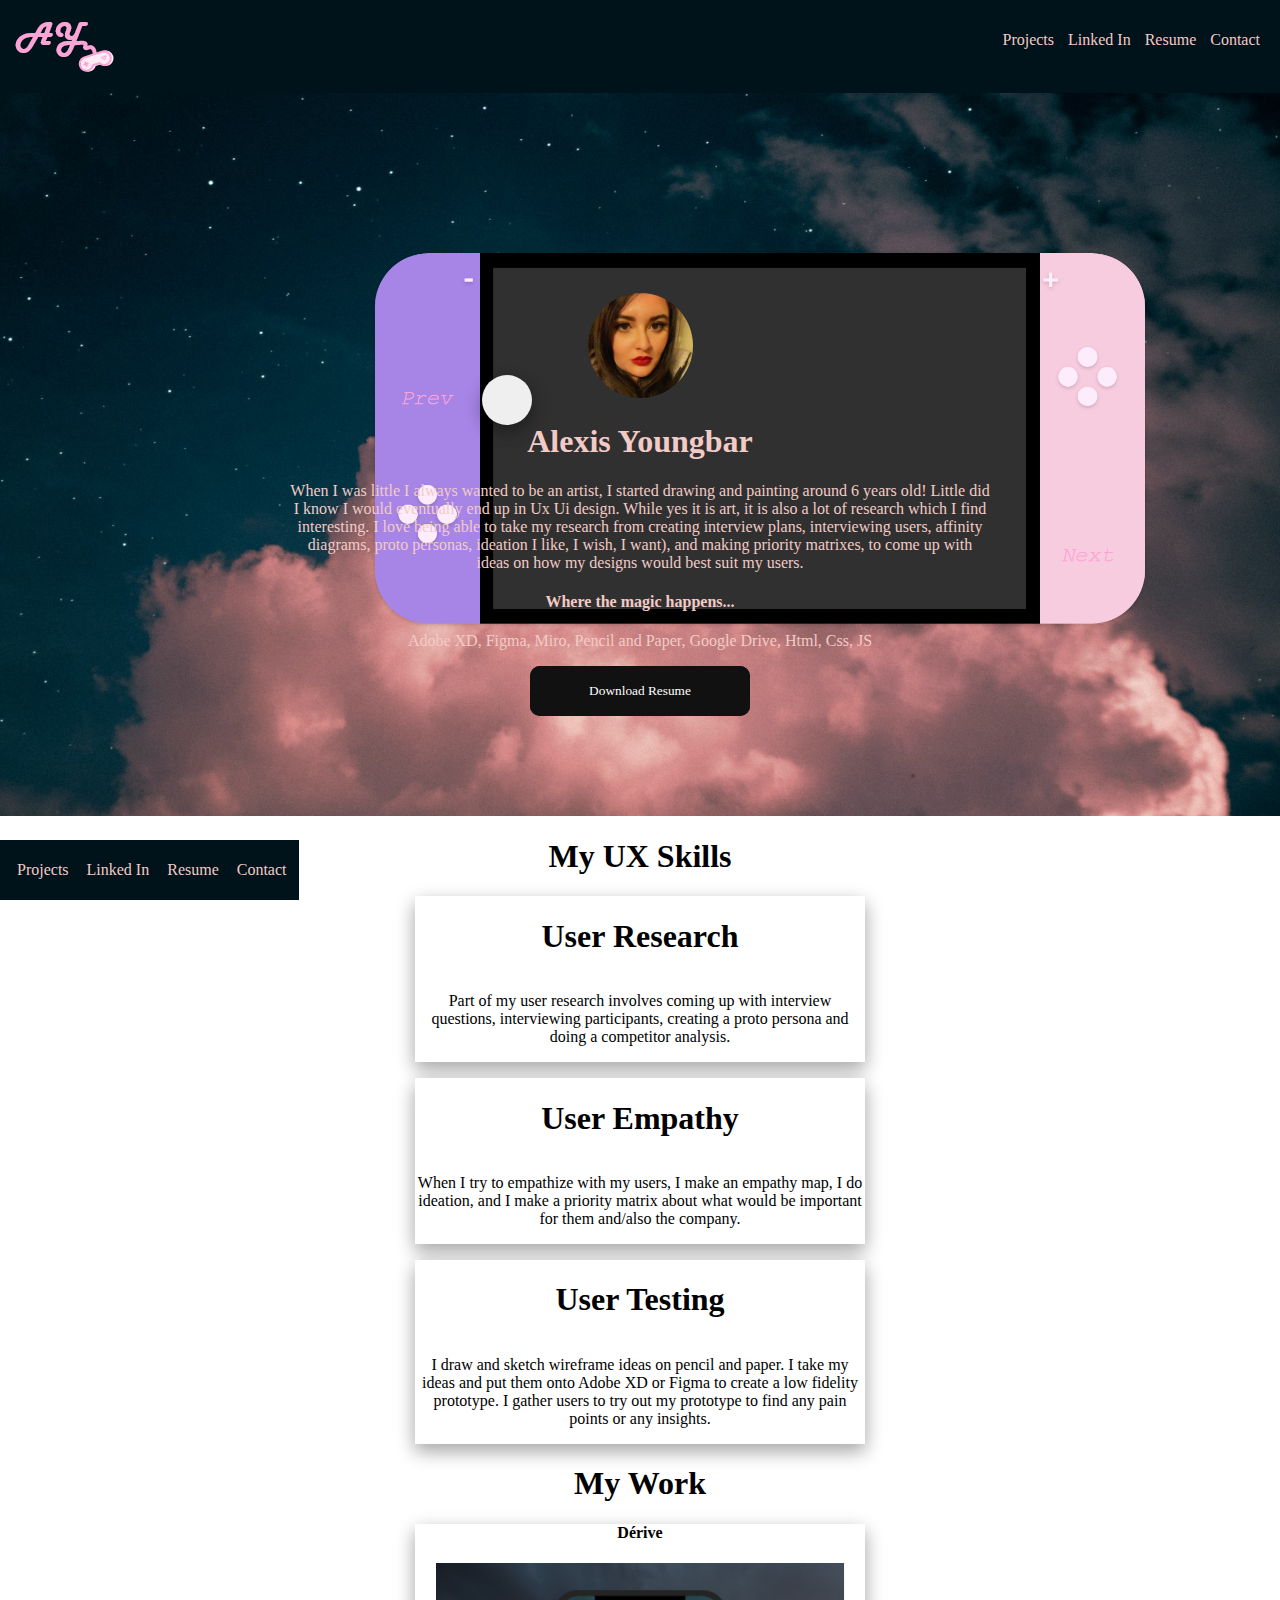
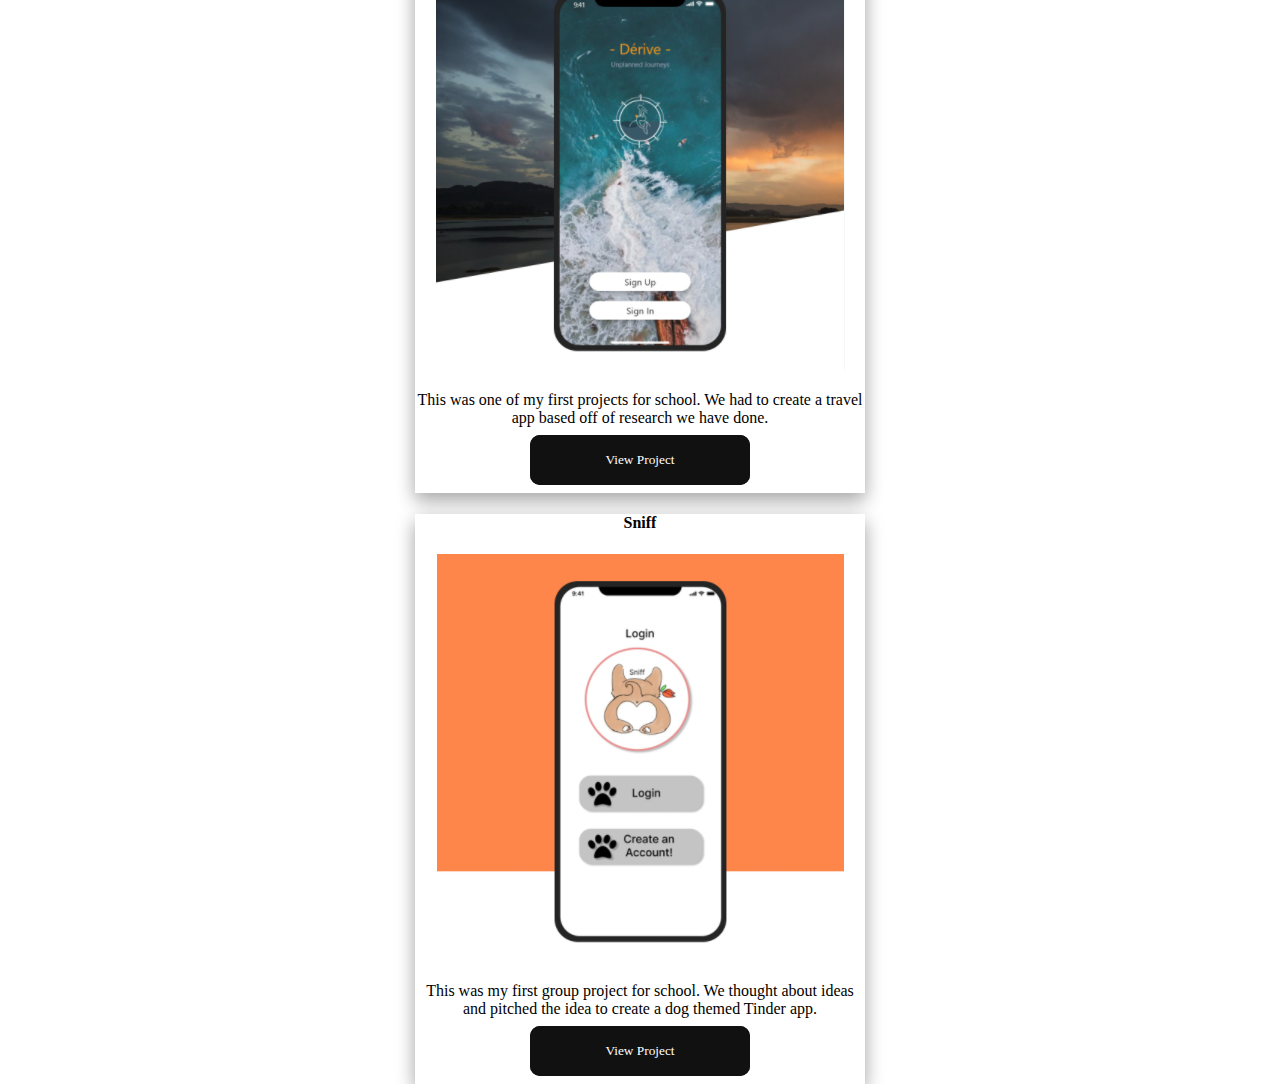
==== index.html @ 6d26613b "html, css" ====
<!DOCTYPE html>
<html>
  <script src="index.js"></script>
  <head>
    <title>Homework 17 Solved</title>
    <link href="css/style.css" type="text/css" rel="stylesheet">
  </head>
  <body>
    <header>
      <img src="images/logoalexis.png">
      <ul>
        <li>Projects</li>
        <li>Linked In</li>
        <li>Resume</li>
        <li>Contact</li>
      </ul>
    </header>
    <section class="heroImg" src="images/pinkclouds.jpg">
      <div class="content">
        <img class="Alexis" src="images/Image_1.png">
        <h1>Alexis Youngbar</h1>
        <p>When I was little I always wanted to be an artist, I started 
          drawing and painting around 6 years old! Little did I know I 
          would eventually end up in Ux Ui design. While yes it is art, 
          it is also a lot of research which I find interesting. I love 
          being able to take my research from creating interview plans, 
          interviewing users, affinity diagrams, proto personas, ideation 
          I like, I wish, I want), and making priority matrixes, to come 
          up with ideas on how my designs would best suit my users. 
          </p>
          <h4>Where the magic happens...</h4>
          <p>Adobe XD, Figma, Miro, Pencil and Paper, Google Drive, Html, Css, JS</p>
        <button class="resume_button">Download Resume</button>
      </div>
      <div style="position:absolute;left:240px; top: 250px;"> <img class="switch" src="images/switch.png"></div>
      <button style="position:absolute;left:482px; top: 375px;" class="prev"></button>
      <button style="position:absolute;left:1402px; top: 600px;" class="next"></button>
    </section>
    <footer>
      <ul>
        <li>Projects</li>
        <li>Linked In</li>
        <li>Resume</li>
        <li>Contact</li>
      </ul>
    </footer>

     <!--  My UX Skills section coded using CSS flex -->
<section class="flexcontainer">
  <h1>My UX Skills</h1>
    <div class="flexcontainer1">
  <h1 class=>User Research</h1>
  <p class=>Part of my user research involves coming up with interview questions, interviewing participants, 
    creating a proto persona and doing a competitor analysis. </p>
  </div>
  </div>
  <div class="flexcontainer1">
    <h1>User Empathy</h1>
    <p>When I try to empathize with my users, I make an empathy map, I do ideation, and I make a priority 
      matrix about what would be important for them and/also the company.
    </p>
  </div>
  <div class="flexcontainer1">
    <h1>User Testing</h1>
    <p>I draw and sketch wireframe ideas on pencil and paper. I take my ideas and put them 
      onto Adobe XD or Figma to create a low fidelity prototype. I gather users to try out my prototype 
      to find any pain points or any insights.
    </p>
  </div>
  </section>
<section class="workgrid">
  <h1>My Work</h1>
  <div class="workgridproject">
    <h4>Dérive</h4>
    <img src="images/derive1.png" class="picture">
    <p>This was one of my first projects for school. We had to create a travel app based off of research we have done.</p>
    <button class="projectbutton"> View Project</button>
  </div>
  <div class="workgridproject">
    <h4>Sniff</h4>
    <img src="images/sniff1.png" class="picture">
    <p>This was my first group project for school. We thought about ideas and pitched the idea to create a dog themed Tinder app.
    </p>
    <button class="projectbutton"> View Project</button>
  </div>

</section>



  </body>
</html>
---- css/style.css ----
body {
  margin: 0;
}
header {
  background-color: #00121A;
  padding: 15px;
}
header ul {
  float: right;
  color: white;
}
header li {
  display: inline-block;
  padding: 0px 5px;
  color: #F2CBC6;
  font-family: century gothic;
  cursor: pointer;
  
}
header p {
  display: inline-block;
}
.heroImg {
  padding: 100px 15px;
  background-image: url(../images/stars.jpg);
  background-size: cover;
  background-attachment: fixed;
  background-position: center;
  background-repeat: no-repeat;
 
  
}

.content {
  max-width: 700px;
  padding: 50px;
  text-align: center;
  z-index: 1000;
  position: relative;
  top: 50px;
  color: #F2CBC6;
  font-family: 'Century Gothic';
  margin-left: auto;  
  margin-right: auto;
  
}




footer {
  background-color: #00121A;
  padding: 5px;
  position:fixed;
  bottom:0px;
  
}
footer ul {
  list-style: none;
  padding-left: 5px;
  
}
footer li {
  display: inline-block;
  padding: 0px 7px;
  color:#F2CBC6;
  font-family: century gothic;
  cursor: pointer;
  
  
}
/*nintendo switch*/

.switch{
  display: block;
  margin-left: auto;
  margin-right: auto;
  width: 75%;
  z-index: -100;

}
/*picture of self*/
.Alexis {
  border-radius: 100%;
}

/*switch buttons*/
.prev {
  height: 50px;
  width: 50px;
  border-radius: 50%;
  color: #FCECFC;
  border: none;
  cursor: pointer;
  box-shadow: 0 8px 16px 0 rgba(0,0,0,0.2), 0 6px 20px 0 rgba(0,0,0,0.19);
}
.prev:hover {background-color:#FCECFC}

.prev:active {
  background-color: #FCECFC;
  box-shadow: 0 8px 16px 0 rgba(0,0,0,0.2), 0 6px 20px 0 rgba(0,0,0,0.19);
  transform: translateY(4px);
}

.next {
  height: 50px;
  width: 50px;
  border-radius: 50%;
  color: #FCECFC;
  border: none;
  cursor: pointer;
  box-shadow: 0 8px 16px 0 rgba(0,0,0,0.2), 0 6px 20px 0 rgba(0,0,0,0.19);
}
.next:hover {background-color:#FCECFC}

.next:active {
  background-color: #FCECFC;
  box-shadow: 0 8px 16px 0 rgba(0,0,0,0.2), 0 6px 20px 0 rgba(0,0,0,0.19);
  transform: translateY(4px);
}




/*rainbow button*/

.resume_button {
  width: 220px;
  height: 50px;
  border: none;
  outline: none;
  color: #fff;
  background: #111;
  cursor: pointer;
  position: relative;
  z-index: 0;
  border-radius: 10px;
  font-family:"century gothic";
}

.resume_button:before {
  content: '';
  background: linear-gradient(45deg, #ff0000, #ff7300, #fffb00, #48ff00, #00ffd5, #002bff, #7a00ff, #ff00c8, #ff0000);
  position: absolute;
  top: -2px;
  left:-2px;
  background-size: 400%;
  z-index: -1;
  filter: blur(5px);
  width: calc(100% + 4px);
  height: calc(100% + 4px);
  animation: glowing 20s linear infinite;
  opacity: 0;
  transition: opacity .3s ease-in-out;
  border-radius: 10px;
}

.resume_button:active {
  color: #000
}

.resume_button:active:after {
  background: whitesmoke;
}

.resume_button:hover:before {
  opacity: 1;
}

.resume_button:after {
  z-index: -1;
  content: '';
  position: absolute;
  width: 100%;
  height: 100%;
  background: #111;
  left: 0;
  top: 0;
  border-radius: 10px;
}

@keyframes glowing {
  0% { background-position: 0 0; }
  50% { background-position: 400% 0; }
  100% { background-position: 0 0; }
}
/* end of rainbow download resume button*/

/*flexbox section*/

.flexcontainer {
text-align: center;
font-family: century gothic;
}
.flexcontainer1 {
  display: flex;
  flex-direction: column;
  text-align: center;
  width: 90%;
  max-width: 450px;
  margin: 1em auto;
  background-color: white;
  box-shadow: 0 8px 16px 0 rgba(0,0,0,0.2), 0 6px 20px 0 rgba(0,0,0,0.19);
  font-family: century gothic;
}

.workgrid {
text-align: center;
font-family: century gothic;
}

.workgridproject {
  display: row;
  grid-gap: 10px;
  max-width: 450px;
  background-color: white;
  box-shadow: 0 8px 16px 0 rgba(0,0,0,0.2), 0 6px 20px 0 rgba(0,0,0,0.19);
  margin-left: auto;  
  margin-right: auto;  
  font-family: century gothic;
}

.picture {
  margin-left: auto;  
  margin-right: auto;  
}

/*view my project button*/

.projectbutton {
    width: 220px;
    height: 50px;
    border: none;
    outline: none;
    color: #fff;
    background: #111;
    cursor: pointer;
    position: relative;
    z-index: 0;
    border-radius: 10px;
    font-family:"century gothic";
    margin-left: auto;  
    margin-right: auto; 
    bottom:8px;
   
  }
  
  .projectbutton:before {
    content: '';
    background: linear-gradient(45deg, #ff0000, #ff7300, #fffb00, #48ff00, #00ffd5, #002bff, #7a00ff, #ff00c8, #ff0000);
    position: absolute;
    top: -2px;
    left:-2px;
    background-size: 400%;
    z-index: -1;
    filter: blur(5px);
    width: calc(100% + 4px);
    height: calc(100% + 4px);
    animation: glowing 20s linear infinite;
    opacity: 0;
    transition: opacity .3s ease-in-out;
    border-radius: 10px;
  }
  
  .projectbutton:active {
    color: #000
  }
  
  .projectbutton:active:after {
    background: whitesmoke;
  }
  
  .projectbutton:hover:before {
    opacity: 1;
  }
  
  .projectbutton:after {
    z-index: -1;
    content: '';
    position: absolute;
    width: 100%;
    height: 100%;
    background: #111;
    left: 0;
    top: 0;
    border-radius: 10px;
  }
  
  @keyframes glowing {
    0% { background-position: 0 0; }
    50% { background-position: 400% 0; }
    100% { background-position: 0 0; }
}

/*responsive resize*/
@media only screen and (max-width: 600px) 
  and (min-device-width: 320px) 
  and (max-device-width: 480px)
  and (-webkit-min-device-pixel-ratio: 2)
  and (orientation: landscape) {
}
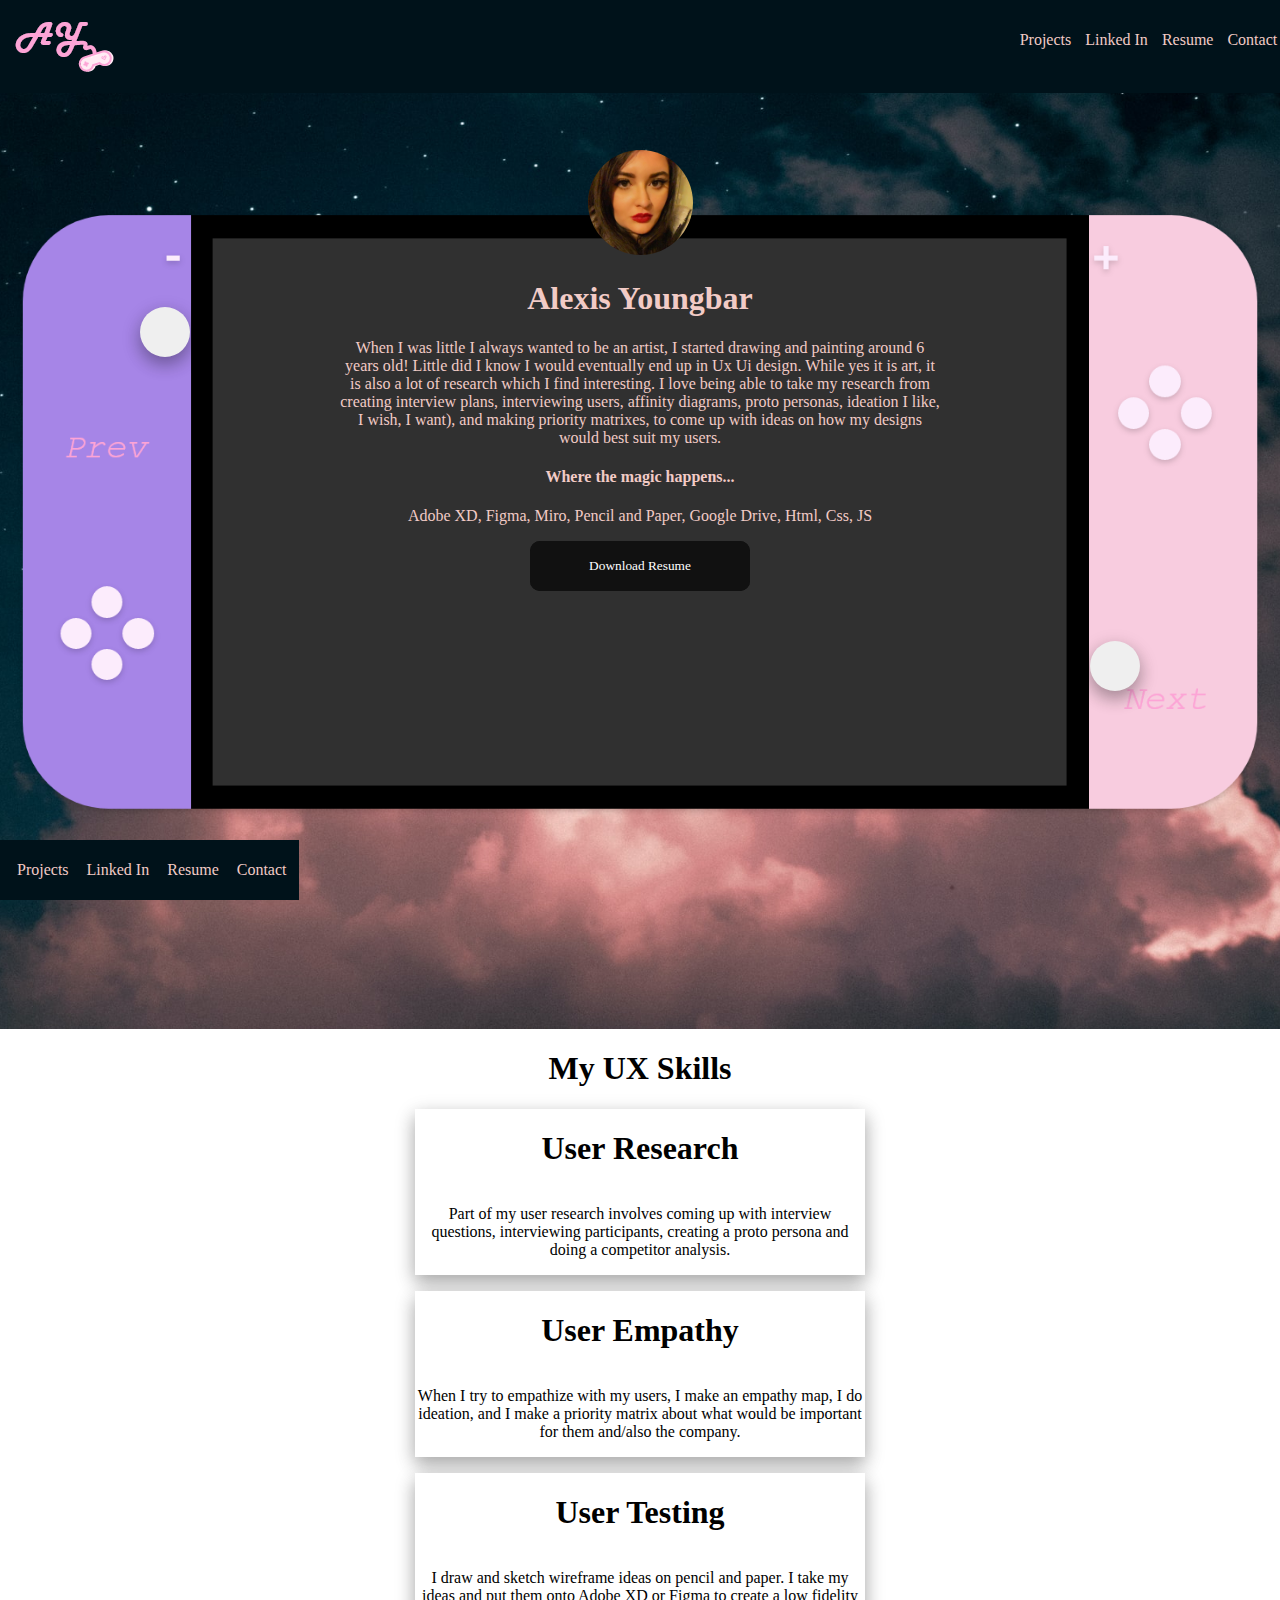
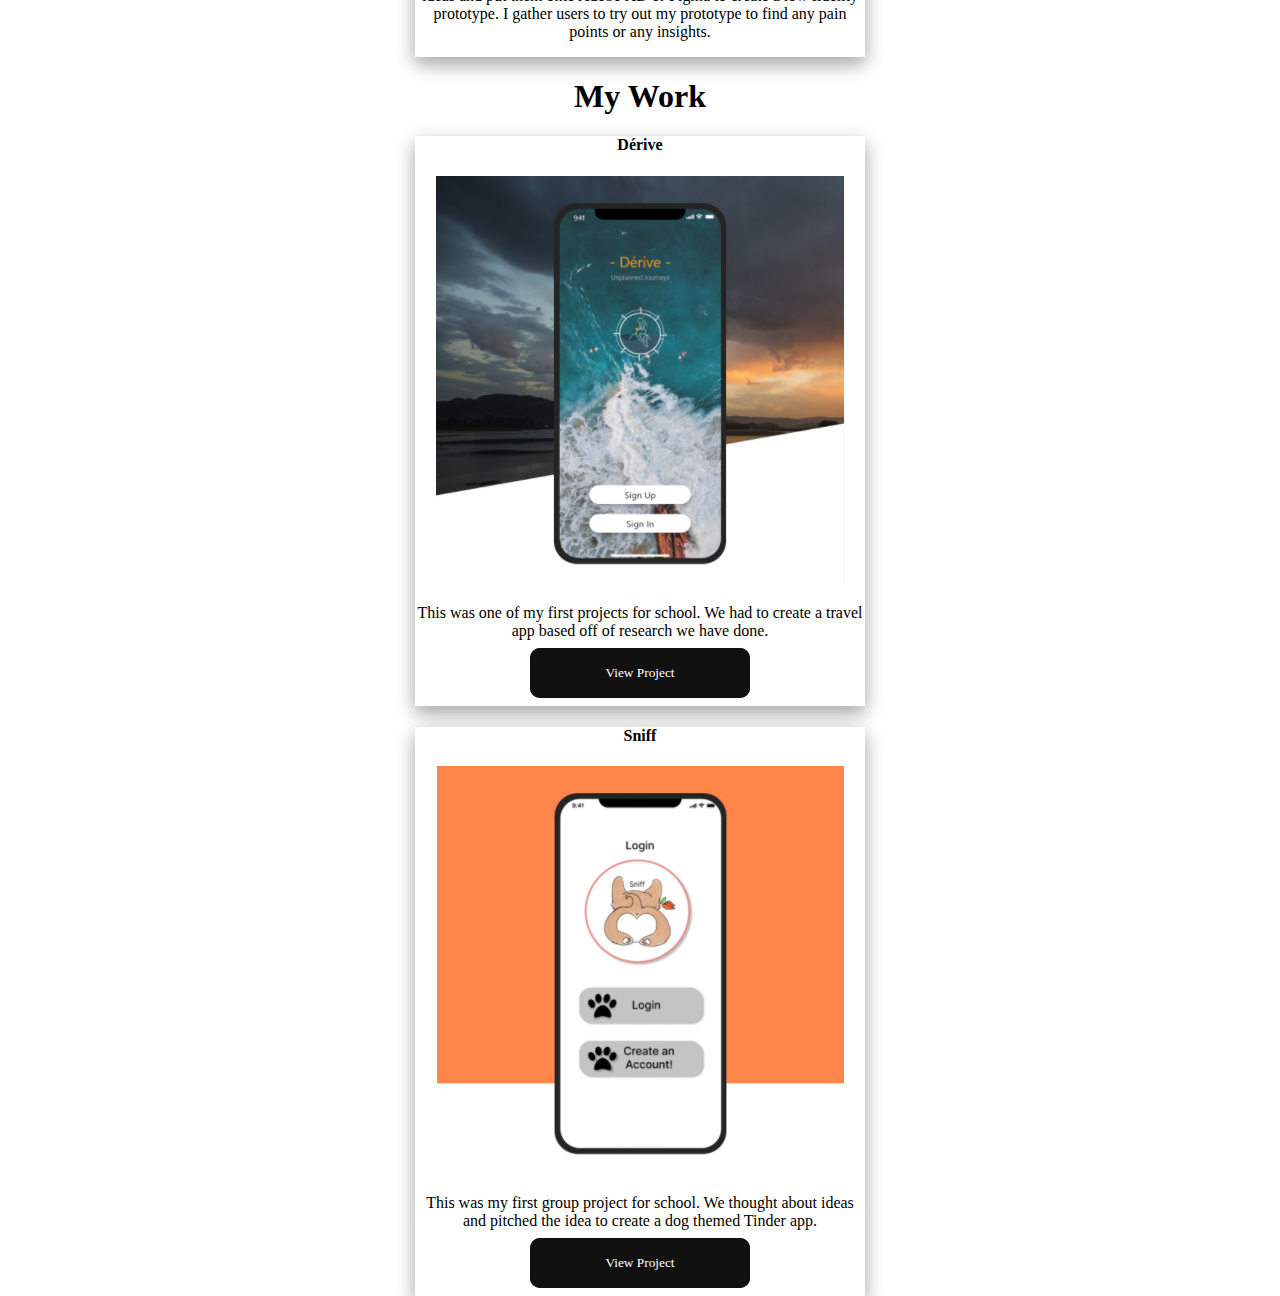
==== commit 6d6e2e19: "changes" ====
--- a/index.html
+++ b/index.html
@@ -2,12 +2,24 @@
 <html>
   <script src="index.js"></script>
   <head>
+    <meta name="viewport" content="width=device-width, initial-scale=1, shrink-to-fit=no">
     <title>Homework 17 Solved</title>
     <link href="css/style.css" type="text/css" rel="stylesheet">
+<!-- Global site tag (gtag.js) - Google Analytics -->
+<script async src="https://www.googletagmanager.com/gtag/js?id=G-B3NDEE8MKT"></script>
+<script>
+  window.dataLayer = window.dataLayer || [];
+  function gtag(){dataLayer.push(arguments);}
+  gtag('js', new Date());
+
+  gtag('config', 'G-B3NDEE8MKT');
+  
+</script>
+</script>
   </head>
   <body>
     <header>
-      <img src="images/logoalexis.png">
+      <img src="images/logoalexis.png" class=topheader>
       <ul>
         <li>Projects</li>
         <li>Linked In</li>
@@ -16,25 +28,34 @@
       </ul>
     </header>
     <section class="heroImg" src="images/pinkclouds.jpg">
-      <div class="content">
-        <img class="Alexis" src="images/Image_1.png">
-        <h1>Alexis Youngbar</h1>
-        <p>When I was little I always wanted to be an artist, I started 
-          drawing and painting around 6 years old! Little did I know I 
-          would eventually end up in Ux Ui design. While yes it is art, 
-          it is also a lot of research which I find interesting. I love 
-          being able to take my research from creating interview plans, 
-          interviewing users, affinity diagrams, proto personas, ideation 
-          I like, I wish, I want), and making priority matrixes, to come 
-          up with ideas on how my designs would best suit my users. 
-          </p>
-          <h4>Where the magic happens...</h4>
-          <p>Adobe XD, Figma, Miro, Pencil and Paper, Google Drive, Html, Css, JS</p>
-        <button class="resume_button">Download Resume</button>
-      </div>
-      <div style="position:absolute;left:240px; top: 250px;"> <img class="switch" src="images/switch.png"></div>
-      <button style="position:absolute;left:482px; top: 375px;" class="prev"></button>
-      <button style="position:absolute;left:1402px; top: 600px;" class="next"></button>
+      <div class="nintendo">
+        <div class="content">
+          <img class="Alexis" src="images/Image_1.png">
+          <h1>Alexis Youngbar</h1>
+          <p>When I was little I always wanted to be an artist, I started 
+            drawing and painting around 6 years old! Little did I know I 
+            would eventually end up in Ux Ui design. While yes it is art, 
+            it is also a lot of research which I find interesting. I love 
+            being able to take my research from creating interview plans, 
+            interviewing users, affinity diagrams, proto personas, ideation 
+            I like, I wish, I want), and making priority matrixes, to come 
+            up with ideas on how my designs would best suit my users. 
+            </p>
+            <h4>Where the magic happens...</h4>
+            <p>Adobe XD, Figma, Miro, Pencil and Paper, Google Drive, Html, Css, JS</p>
+          <button class="resume_button">Download Resume</button>
+          </div>
+          <button class="prev"></button>
+          <button  class="next"></button>
+      
+      
+      
+      
+  
+      </div> 
+
+        
+     
     </section>
     <footer>
       <ul>
@@ -88,6 +109,7 @@
 
 
 
+
   </body>
 </html>
 
--- a/css/style.css
+++ b/css/style.css
@@ -4,10 +4,15 @@
 header {
   background-color: #00121A;
   padding: 15px;
+  position: fixed;
+  width: 99%;
+  z-index: 20000;
+  
 }
 header ul {
   float: right;
   color: white;
+  
 }
 header li {
   display: inline-block;
@@ -15,34 +20,31 @@
   color: #F2CBC6;
   font-family: century gothic;
   cursor: pointer;
-  
+
 }
 header p {
   display: inline-block;
 }
 .heroImg {
   padding: 100px 15px;
-  background-image: url(../images/stars.jpg);
-  background-size: cover;
-  background-attachment: fixed;
-  background-position: center;
-  background-repeat: no-repeat;
- 
-  
+  background-image: url(../images/stars.jpg); 
+  background-size: cover; 
+  background-attachment: fixed; 
+  background-position: center; 
+  background-repeat: repeat;
+  background-attachment: scroll;
 }
 
 .content {
-  max-width: 700px;
+  max-width: 600px;
   padding: 50px;
   text-align: center;
   z-index: 1000;
-  position: relative;
-  top: 50px;
+  top: 80px;
   color: #F2CBC6;
   font-family: 'Century Gothic';
   margin-left: auto;  
   margin-right: auto;
-  
 }
 
 
@@ -77,8 +79,19 @@
   margin-right: auto;
   width: 75%;
   z-index: -100;
-
-}
+}
+.nintendo {
+background-image: url("../images/switch.png");
+background-size: contain;
+background-repeat: no-repeat;
+width: 100%;
+min-height: 829px;
+margin: 0 auto;
+background-position: center;
+position: relative;
+}
+
+
 /*picture of self*/
 .Alexis {
   border-radius: 100%;
@@ -93,6 +106,9 @@
   border: none;
   cursor: pointer;
   box-shadow: 0 8px 16px 0 rgba(0,0,0,0.2), 0 6px 20px 0 rgba(0,0,0,0.19);
+  position: absolute;
+  left: 10%;
+  top: 25%;
 }
 .prev:hover {background-color:#FCECFC}
 
@@ -110,6 +126,9 @@
   border: none;
   cursor: pointer;
   box-shadow: 0 8px 16px 0 rgba(0,0,0,0.2), 0 6px 20px 0 rgba(0,0,0,0.19);
+  position: absolute;
+  right: 10%;
+  bottom: 10%x;
 }
 .next:hover {background-color:#FCECFC}
 
@@ -293,9 +312,17 @@
 }
 
 /*responsive resize*/
-@media only screen and (max-width: 600px) 
-  and (min-device-width: 320px) 
-  and (max-device-width: 480px)
-  and (-webkit-min-device-pixel-ratio: 2)
-  and (orientation: landscape) {
-}+
+@media screen and (max-width: 480px) {
+  .nintendo {
+    background-image: url("../images/gameboy.png");
+    background-repeat: no-repeat;
+    background-size: contain ;
+  }
+  .prev {
+    display: none;
+  }
+  .next {
+    display: none;
+  }
+}
